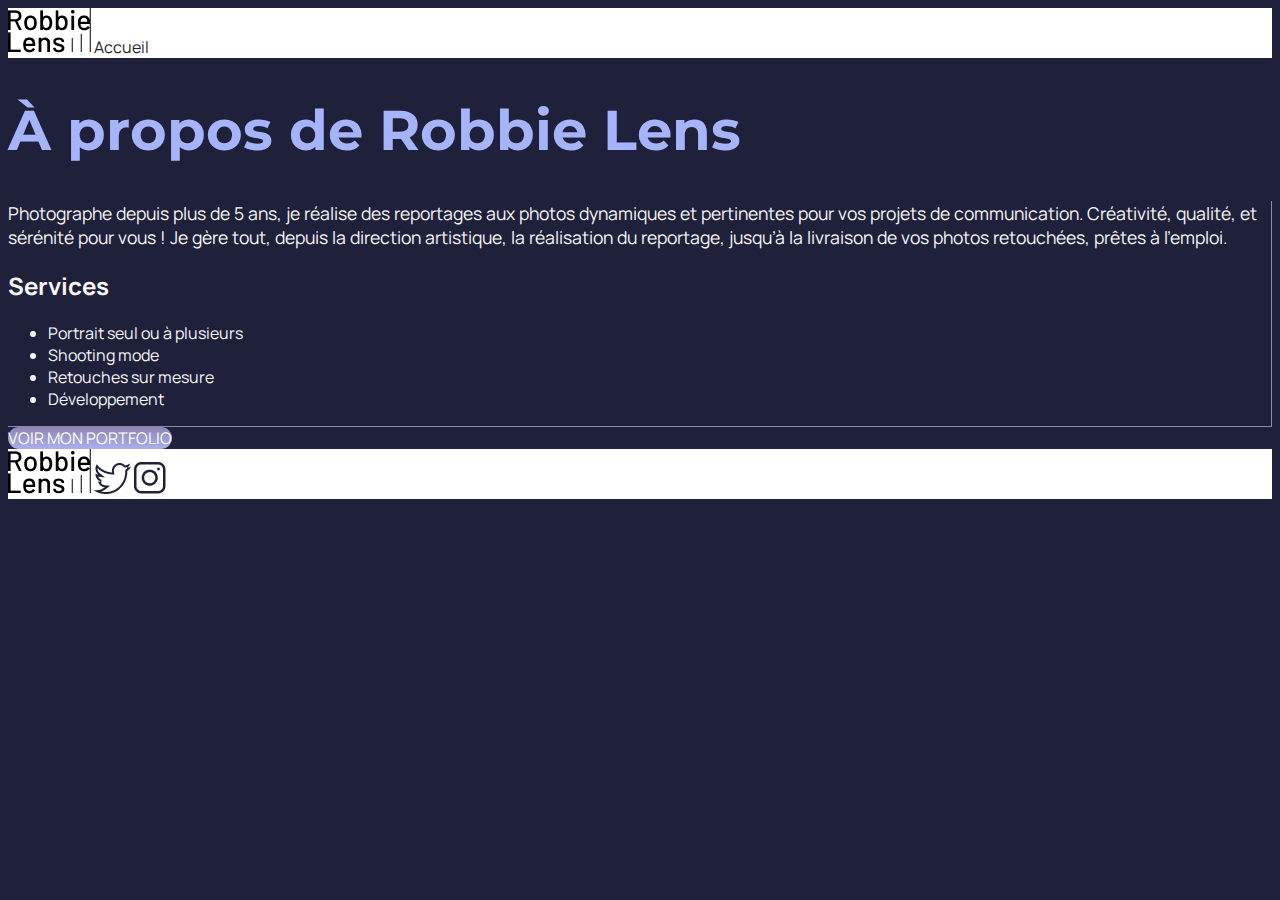
==== a-propos.html @ cd1ee752 "Creating dynamic appearances" ====
<!DOCTYPE html>
<html lang="fr">
  <head>
    <meta charset="utf-8" />
    <title>À propos - Robbie Lens Photographie</title>
    <link href="style.css" rel="stylesheet" />
    <link rel="preconnect" href="https://fonts.googleapis.com" />
    <link rel="preconnect" href="https://fonts.gstatic.com" crossorigin />
    <link
      href="https://fonts.googleapis.com/css2?family=Manrope&family=Montserrat&display=swap"
      rel="stylesheet"
    />
  </head>

  <body>
    <div class="entete">
      <a href="index.html" class="lien-icone">
        <img src="images/logo.png" alt="Logo Robbie Lens" />
      </a>
      <a href=" index.html">Accueil</a>
    </div>
    <h1>À propos de Robbie Lens</h1>
    <div class="carre-contenu">
      <p>
        Photographe depuis plus de 5 ans, je réalise des reportages aux photos
        dynamiques et pertinentes pour vos projets de communication. Créativité,
        qualité, et sérénité pour vous ! Je gère tout, depuis la direction
        artistique, la réalisation du reportage, jusqu’à la livraison de vos
        photos retouchées, prêtes à l’emploi.
      </p>
      <h2>Services</h2>
      <ul>
        <li>Portrait seul ou à plusieurs</li>
        <li>Shooting mode</li>
        <li>Retouches sur mesure</li>
        <li>Développement</li>
      </ul>
    </div>
    <div>
      <a href="" class="cta">VOIR MON PORTFOLIO</a>
    </div>
    <div class="pied-de-page">
      <a href="index.html" class="lien-icone">
        <img src="images/logo.png" alt="Logo Robbie Lens" />
      </a>
      <a href="https://twitter.com/" target="_blank" class="lien-icone">
        <img src="images/twitter.png" alt="Twitter" />
      </a>
      <a href="https://www.instagram.com/" target="_blank" class="lien-icone">
        <img src="images/instagram.png" alt="Instagram" />
      </a>
    </div>
  </body>
</html>
---- style.css ----
body {
  background-color: #1f2039;
  font-family: "Manrope", sans-serif;
  font-size: 1em;
}

h1 {
  color: #a5b4fc;
  font-family: "Montserrat", sans-serif;
  font-size: 3.5em;
}

h2,
li {
  color: #f9f8ff;
}

p {
  color: #f9f8ff;
  font-size: 1.1em;
}

a {
  color: #242424;
  text-decoration: none;
}

a:hover {
  text-decoration: underline;
}

em {
  color: #a5b4fc;
  font-style: normal;
}

.entete,
.pied-de-page {
  background-color: white;
}

.lien-icone:hover {
  opacity: 0.5;
}

.carre-contenu {
  border-bottom: solid 1px #8e86b5;
  border-right: solid 1px #8e86b5;
}

.cta {
  background: linear-gradient(#8e86b5, #acaeed);
  border-radius: 50px;
  color: white;
}

.cta:hover {
  background: linear-gradient(#696484, #8788ba);
  text-decoration: none;
}
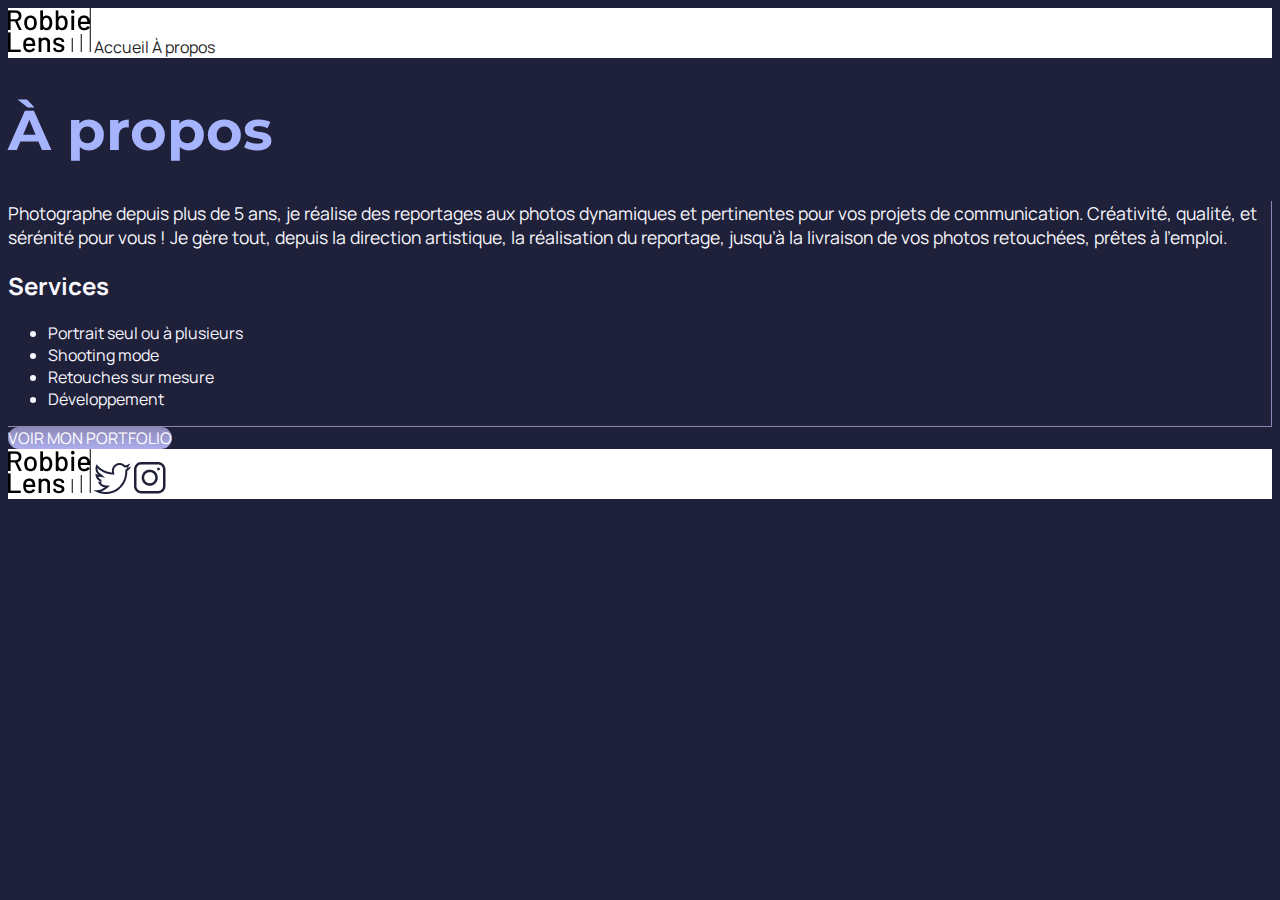
==== commit 54b53c8e: "Structuring the page" ====
--- a/a-propos.html
+++ b/a-propos.html
@@ -13,33 +13,38 @@
   </head>
 
   <body>
-    <div class="entete">
-      <a href="index.html" class="lien-icone">
-        <img src="images/logo.png" alt="Logo Robbie Lens" />
-      </a>
-      <a href=" index.html">Accueil</a>
-    </div>
-    <h1>À propos de Robbie Lens</h1>
-    <div class="carre-contenu">
-      <p>
-        Photographe depuis plus de 5 ans, je réalise des reportages aux photos
-        dynamiques et pertinentes pour vos projets de communication. Créativité,
-        qualité, et sérénité pour vous ! Je gère tout, depuis la direction
-        artistique, la réalisation du reportage, jusqu’à la livraison de vos
-        photos retouchées, prêtes à l’emploi.
-      </p>
-      <h2>Services</h2>
-      <ul>
-        <li>Portrait seul ou à plusieurs</li>
-        <li>Shooting mode</li>
-        <li>Retouches sur mesure</li>
-        <li>Développement</li>
-      </ul>
-    </div>
-    <div>
-      <a href="" class="cta">VOIR MON PORTFOLIO</a>
-    </div>
-    <div class="pied-de-page">
+    <header>
+      <nav>
+        <a href="index.html" class="lien-icone">
+          <img src="images/logo.png" alt="Logo Robbie Lens" />
+        </a>
+        <a href=" index.html">Accueil</a>
+        <a href="a-propos.html">À propos</a>
+      </nav>
+    </header>
+    <main>
+      <h1>À propos</h1>
+      <div class="carre-contenu">
+        <p>
+          Photographe depuis plus de 5 ans, je réalise des reportages aux photos
+          dynamiques et pertinentes pour vos projets de communication.
+          Créativité, qualité, et sérénité pour vous ! Je gère tout, depuis la
+          direction artistique, la réalisation du reportage, jusqu’à la
+          livraison de vos photos retouchées, prêtes à l’emploi.
+        </p>
+        <h2>Services</h2>
+        <ul>
+          <li>Portrait seul ou à plusieurs</li>
+          <li>Shooting mode</li>
+          <li>Retouches sur mesure</li>
+          <li>Développement</li>
+        </ul>
+      </div>
+      <div>
+        <a href="" class="cta">VOIR MON PORTFOLIO</a>
+      </div>
+    </main>
+    <footer>
       <a href="index.html" class="lien-icone">
         <img src="images/logo.png" alt="Logo Robbie Lens" />
       </a>
@@ -49,6 +54,6 @@
       <a href="https://www.instagram.com/" target="_blank" class="lien-icone">
         <img src="images/instagram.png" alt="Instagram" />
       </a>
-    </div>
+    </footer>
   </body>
 </html>
--- a/style.css
+++ b/style.css
@@ -34,8 +34,8 @@
   font-style: normal;
 }
 
-.entete,
-.pied-de-page {
+header,
+footer {
   background-color: white;
 }
 
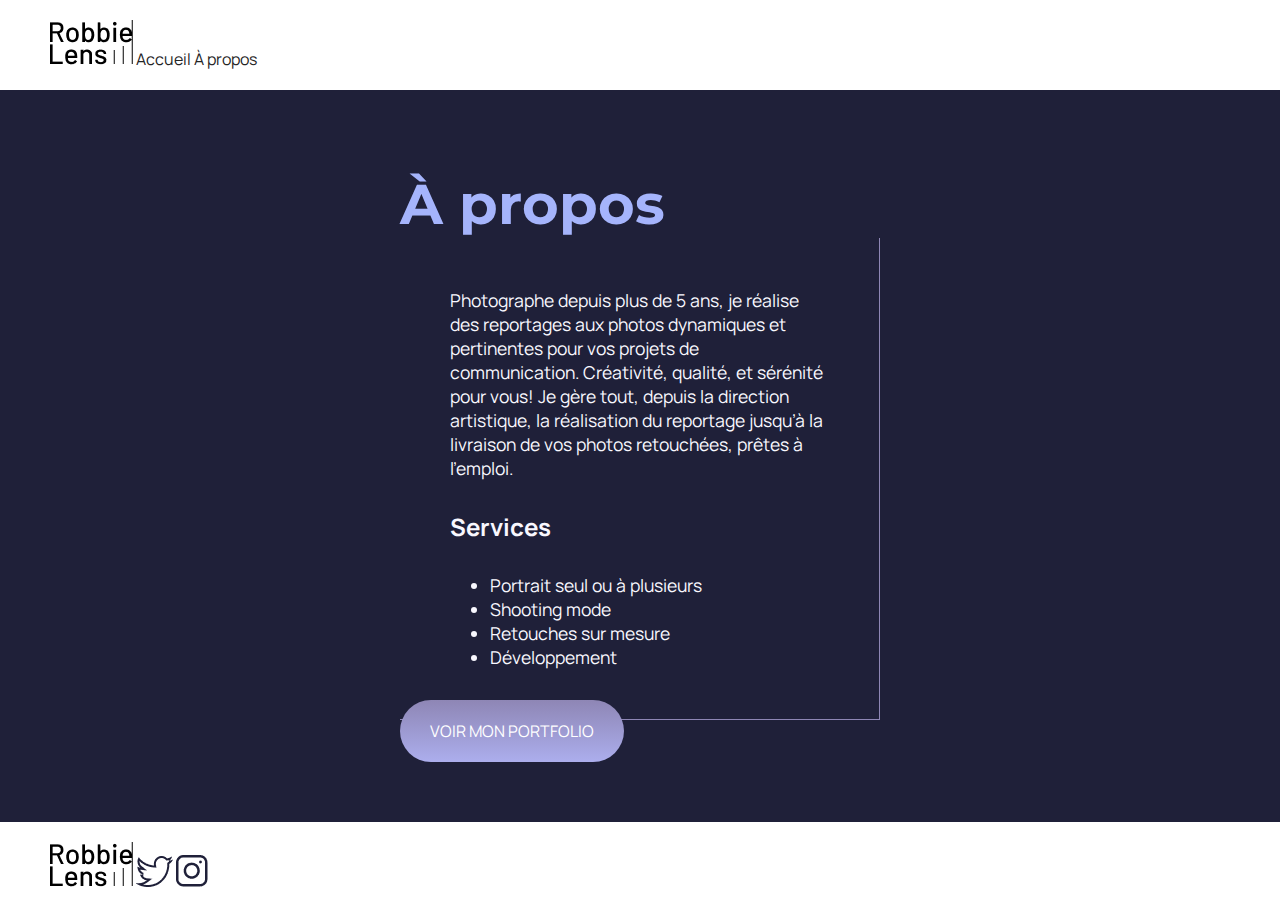
==== commit 3227ce22: "Adding padding" ====
--- a/a-propos.html
+++ b/a-propos.html
@@ -18,41 +18,43 @@
         <a href="index.html" class="lien-icone">
           <img src="images/logo.png" alt="Logo Robbie Lens" />
         </a>
-        <a href=" index.html">Accueil</a>
+        <a href="index.html">Accueil</a>
         <a href="a-propos.html">À propos</a>
       </nav>
     </header>
-    <main>
-      <h1>À propos</h1>
-      <div class="carre-contenu">
-        <p>
-          Photographe depuis plus de 5 ans, je réalise des reportages aux photos
-          dynamiques et pertinentes pour vos projets de communication.
-          Créativité, qualité, et sérénité pour vous ! Je gère tout, depuis la
-          direction artistique, la réalisation du reportage, jusqu’à la
-          livraison de vos photos retouchées, prêtes à l’emploi.
-        </p>
-        <h2>Services</h2>
-        <ul>
-          <li>Portrait seul ou à plusieurs</li>
-          <li>Shooting mode</li>
-          <li>Retouches sur mesure</li>
-          <li>Développement</li>
-        </ul>
-      </div>
-      <div>
-        <a href="" class="cta">VOIR MON PORTFOLIO</a>
-      </div>
+    <main class="a-propos-main">
+      <section>
+        <h1>À propos</h1>
+        <div class="carre-contenu">
+          <p>
+            Photographe depuis plus de 5 ans, je réalise des reportages aux
+            photos dynamiques et pertinentes pour vos projets de communication.
+            Créativité, qualité, et sérénité pour vous! Je gère tout, depuis la
+            direction artistique, la réalisation du reportage jusqu’à la
+            livraison de vos photos retouchées, prêtes à l’emploi.
+          </p>
+          <h2>Services</h2>
+          <ul>
+            <li>Portrait seul ou à plusieurs</li>
+            <li>Shooting mode</li>
+            <li>Retouches sur mesure</li>
+            <li>Développement</li>
+          </ul>
+        </div>
+        <div>
+          <a href="" class="cta">VOIR MON PORTFOLIO</a>
+        </div>
+      </section>
     </main>
     <footer>
       <a href="index.html" class="lien-icone">
         <img src="images/logo.png" alt="Logo Robbie Lens" />
       </a>
-      <a href="https://twitter.com/" target="_blank" class="lien-icone">
-        <img src="images/twitter.png" alt="Twitter" />
+      <a target="_blank" href="https://twitter.com/" class="lien-icone">
+        <img src="images/twitter.png" alt="Logo Twitter" />
       </a>
-      <a href="https://www.instagram.com/" target="_blank" class="lien-icone">
-        <img src="images/instagram.png" alt="Instagram" />
+      <a target="_blank" href="https://www.instagram.com/" class="lien-icone">
+        <img src="images/instagram.png" alt="Logo Instagram" />
       </a>
     </footer>
   </body>
--- a/style.css
+++ b/style.css
@@ -1,23 +1,11 @@
+* {
+  margin: 0;
+}
+
 body {
-  background-color: #1f2039;
   font-family: "Manrope", sans-serif;
   font-size: 1em;
-}
-
-h1 {
-  color: #a5b4fc;
-  font-family: "Montserrat", sans-serif;
-  font-size: 3.5em;
-}
-
-h2,
-li {
-  color: #f9f8ff;
-}
-
-p {
-  color: #f9f8ff;
-  font-size: 1.1em;
+  background-color: #1f2039;
 }
 
 a {
@@ -25,18 +13,47 @@
   text-decoration: none;
 }
 
-a:hover {
-  text-decoration: underline;
-}
-
 em {
   color: #a5b4fc;
   font-style: normal;
 }
 
+h1 {
+  font-size: 3.5em;
+  color: #a5b4fc;
+  font-family: "Montserrat", sans-serif;
+}
+
+h2 {
+  color: #f9f8ff;
+}
+
+p,
+li {
+  font-size: 1.1em;
+  color: #f9f8ff;
+}
+
 header,
 footer {
   background-color: white;
+  padding: 20px 50px;
+}
+
+.cta {
+  background: linear-gradient(#8e86b5, #acaeed);
+  color: white;
+  border-radius: 50px;
+  padding: 20px 30px;
+}
+
+a:hover {
+  text-decoration: underline;
+}
+
+.cta:hover {
+  background: linear-gradient(#696484, #8788ba);
+  text-decoration: none;
 }
 
 .lien-icone:hover {
@@ -44,17 +61,24 @@
 }
 
 .carre-contenu {
-  border-bottom: solid 1px #8e86b5;
-  border-right: solid 1px #8e86b5;
+  border-right: 1px solid #8e86b5;
+  border-bottom: 1px solid #8e86b5;
+  padding: 50px;
 }
 
-.cta {
-  background: linear-gradient(#8e86b5, #acaeed);
-  border-radius: 50px;
-  color: white;
+.carre-contenu h2 {
+  margin-top: 30px;
 }
 
-.cta:hover {
-  background: linear-gradient(#696484, #8788ba);
-  text-decoration: none;
+.carre-contenu ul {
+  margin-top: 30px;
 }
+
+section {
+  padding: 80px;
+}
+
+.a-propos-main {
+  width: 50%;
+  margin: auto;
+}
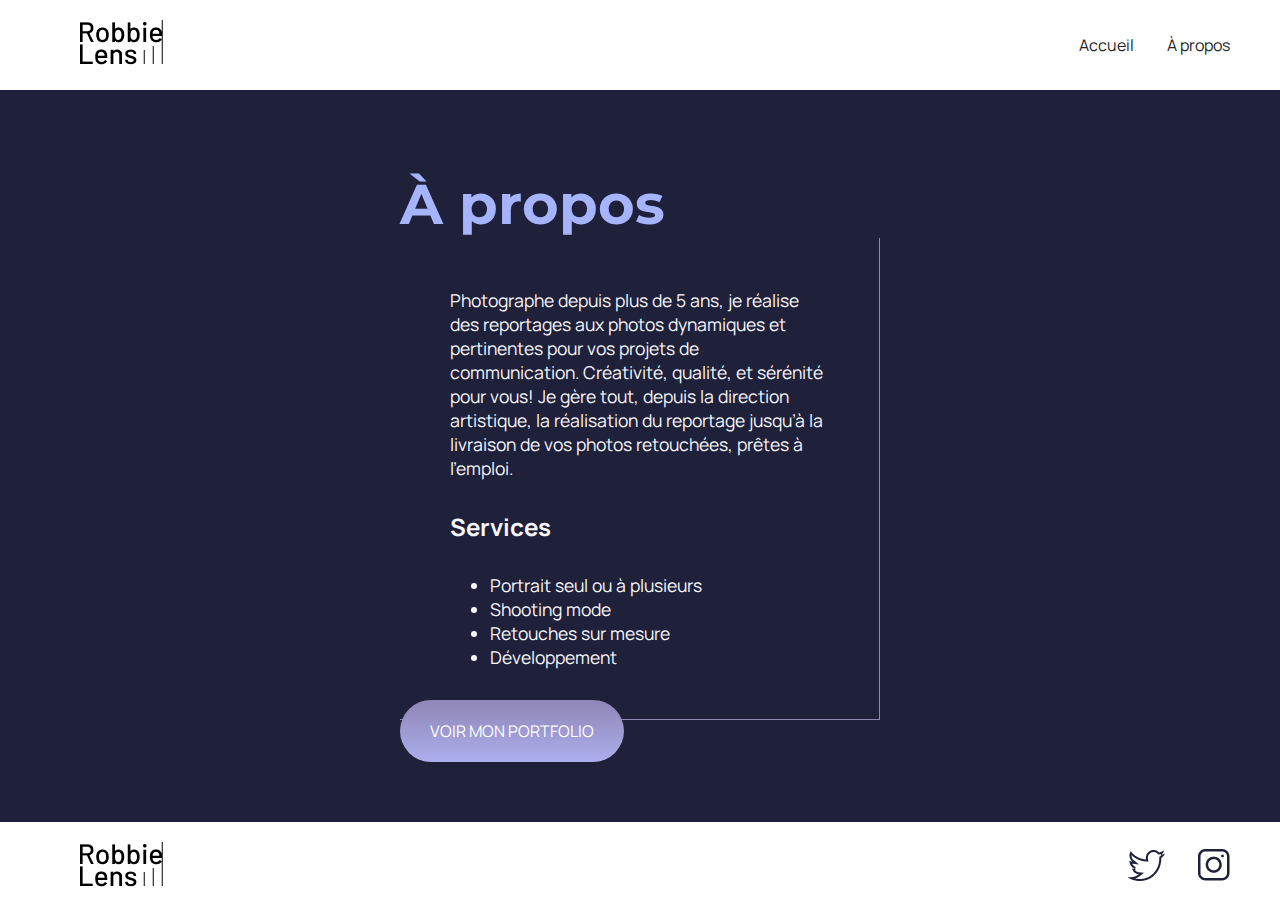
==== commit fa6e1f2c: "Adding flexbox" ====
--- a/a-propos.html
+++ b/a-propos.html
@@ -18,8 +18,11 @@
         <a href="index.html" class="lien-icone">
           <img src="images/logo.png" alt="Logo Robbie Lens" />
         </a>
-        <a href="index.html">Accueil</a>
-        <a href="a-propos.html">À propos</a>
+
+        <div>
+          <a href="index.html">Accueil</a>
+          <a href="a-propos.html">À propos</a>
+        </div>
       </nav>
     </header>
     <main class="a-propos-main">
@@ -50,12 +53,14 @@
       <a href="index.html" class="lien-icone">
         <img src="images/logo.png" alt="Logo Robbie Lens" />
       </a>
-      <a target="_blank" href="https://twitter.com/" class="lien-icone">
-        <img src="images/twitter.png" alt="Logo Twitter" />
-      </a>
-      <a target="_blank" href="https://www.instagram.com/" class="lien-icone">
-        <img src="images/instagram.png" alt="Logo Instagram" />
-      </a>
+      <div>
+        <a target="_blank" href="https://twitter.com/" class="lien-icone">
+          <img src="images/twitter.png" alt="Logo Twitter" />
+        </a>
+        <a target="_blank" href="https://www.instagram.com/" class="lien-icone">
+          <img src="images/instagram.png" alt="Logo Instagram" />
+        </a>
+      </div>
     </footer>
   </body>
 </html>
--- a/style.css
+++ b/style.css
@@ -56,6 +56,10 @@
   text-decoration: none;
 }
 
+.lien-icone {
+  margin-left: 30px;
+}
+
 .lien-icone:hover {
   opacity: 0.5;
 }
@@ -82,3 +86,42 @@
   width: 50%;
   margin: auto;
 }
+
+footer,
+nav {
+  display: flex;
+  flex-direction: row;
+  align-items: center;
+  justify-content: space-between;
+}
+
+nav a {
+  margin-left: 30px;
+}
+
+.accueil-photos {
+  background-color: white;
+  padding: 80px;
+}
+
+.accueil-photos h2 {
+  color: #242424;
+  text-align: center;
+  margin-bottom: 80px;
+}
+
+.accueil-photos div {
+  display: flex;
+  flex-direction: row;
+  gap: 15px;
+  justify-content: center;
+  margin-bottom: 15px;
+}
+
+.accueil-introduction {
+  display: flex;
+  flex-direction: row;
+  width: 50%;
+  align-items: center;
+  margin: auto;
+}
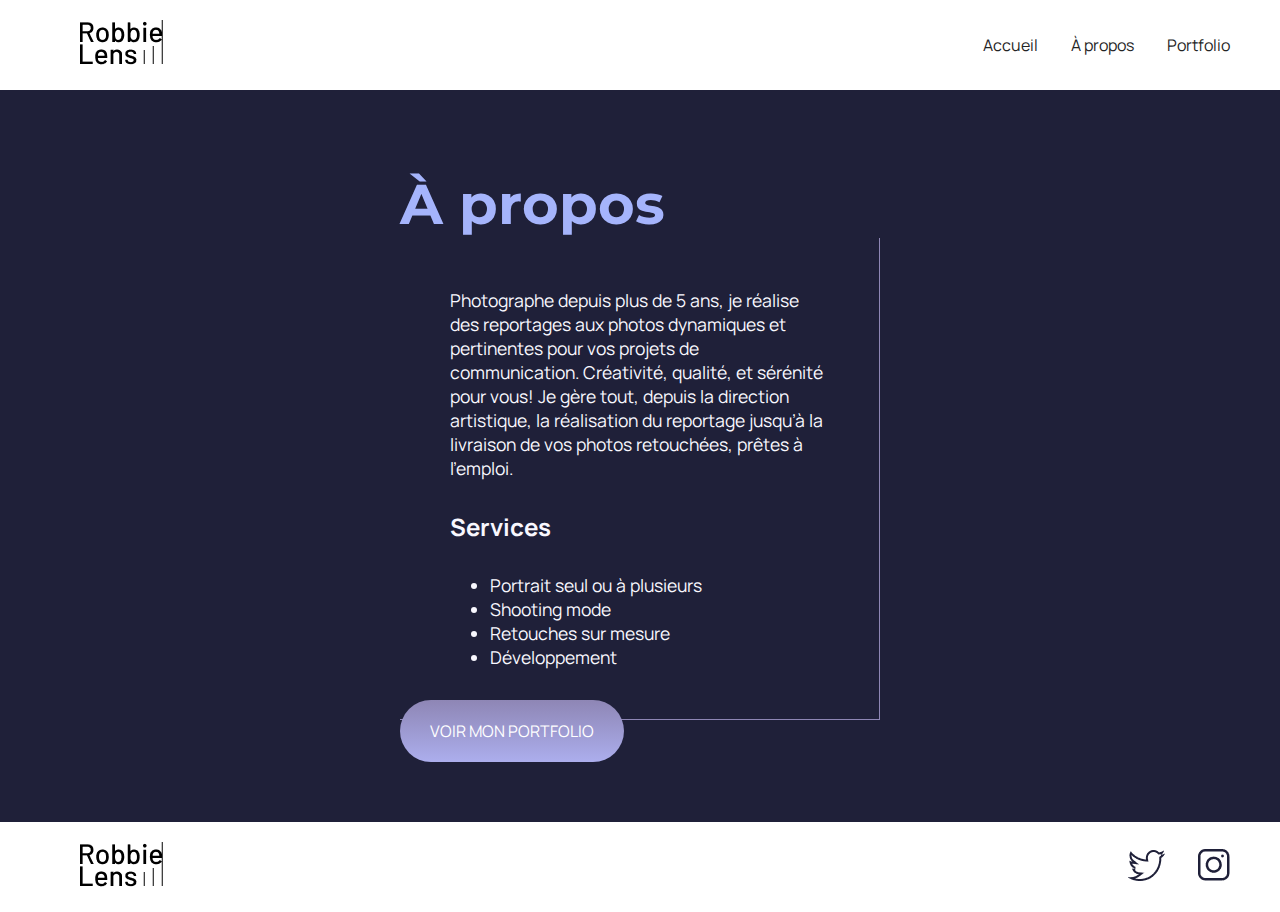
==== commit 1f7d242d: "Creating portfolio with grids" ====
--- a/a-propos.html
+++ b/a-propos.html
@@ -18,10 +18,10 @@
         <a href="index.html" class="lien-icone">
           <img src="images/logo.png" alt="Logo Robbie Lens" />
         </a>
-
         <div>
           <a href="index.html">Accueil</a>
           <a href="a-propos.html">À propos</a>
+          <a href="portfolio.html">Portfolio</a>
         </div>
       </nav>
     </header>
--- a/style.css
+++ b/style.css
@@ -125,3 +125,33 @@
   align-items: center;
   margin: auto;
 }
+
+.portfolio-section-photos {
+  background-color: white;
+}
+
+.portfolio-section-photos h2 {
+  color: #242424;
+  margin-bottom: 80px;
+}
+
+.grid-paysages {
+  display: grid;
+  grid-template-columns: 1fr 1fr 1fr;
+  grid-template-rows: 300px 300px 300px;
+  gap: 15px;
+}
+
+.grid-portraits {
+  display: grid;
+  grid-template-columns: 1fr 1fr 1fr;
+  grid-template-rows: 300px 300px;
+  gap: 15px;
+}
+
+.grid-paysages img,
+.grid-portraits img {
+  width: 100%;
+  height: 100%;
+  object-fit: cover;
+}
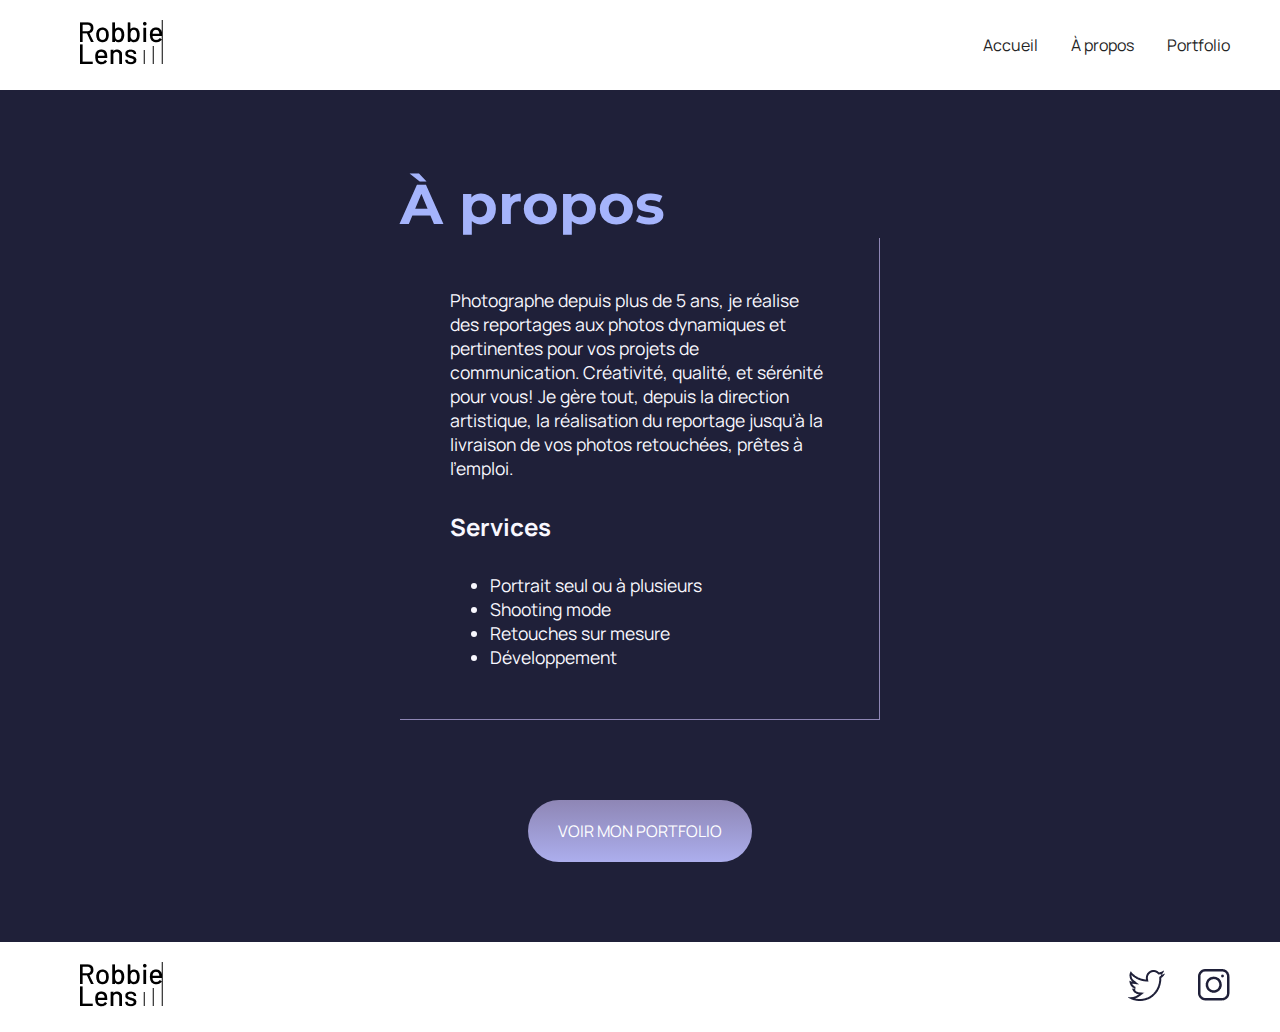
==== commit c65a8673: "Adding overlay on images" ====
--- a/a-propos.html
+++ b/a-propos.html
@@ -45,7 +45,7 @@
           </ul>
         </div>
         <div>
-          <a href="" class="cta">VOIR MON PORTFOLIO</a>
+          <a href="portfolio.html" class="cta">VOIR MON PORTFOLIO</a>
         </div>
       </section>
     </main>
--- a/style.css
+++ b/style.css
@@ -41,6 +41,7 @@
 }
 
 .cta {
+  display: inline-block;
   background: linear-gradient(#8e86b5, #acaeed);
   color: white;
   border-radius: 50px;
@@ -68,6 +69,7 @@
   border-right: 1px solid #8e86b5;
   border-bottom: 1px solid #8e86b5;
   padding: 50px;
+  margin-bottom: 80px;
 }
 
 .carre-contenu h2 {
@@ -76,6 +78,10 @@
 
 .carre-contenu ul {
   margin-top: 30px;
+}
+
+.carre-contenu + div {
+  text-align: center;
 }
 
 section {
@@ -121,9 +127,21 @@
 .accueil-introduction {
   display: flex;
   flex-direction: row;
-  width: 50%;
-  align-items: center;
+  width: 60%;
+  align-items: flex-start;
   margin: auto;
+}
+
+.accueil-introduction h1 {
+  margin-bottom: 15px;
+}
+
+.accueil-introduction p {
+  margin-bottom: 30px;
+}
+
+.accueil-introduction div {
+  padding-right: 80px;
 }
 
 .portfolio-section-photos {
@@ -155,3 +173,26 @@
   height: 100%;
   object-fit: cover;
 }
+
+.lien-conteneur-photo {
+  position: relative;
+}
+
+.photo-hover {
+  position: absolute;
+  top: 0;
+  left: 0;
+  right: 0;
+  bottom: 0;
+  display: flex;
+  align-items: center;
+  justify-content: center;
+  font-size: 1.5em;
+  color: white;
+  background-color: rgba(0, 0, 0, 0.7);
+  display: none;
+}
+
+.lien-conteneur-photo:hover .photo-hover {
+  display: flex;
+}
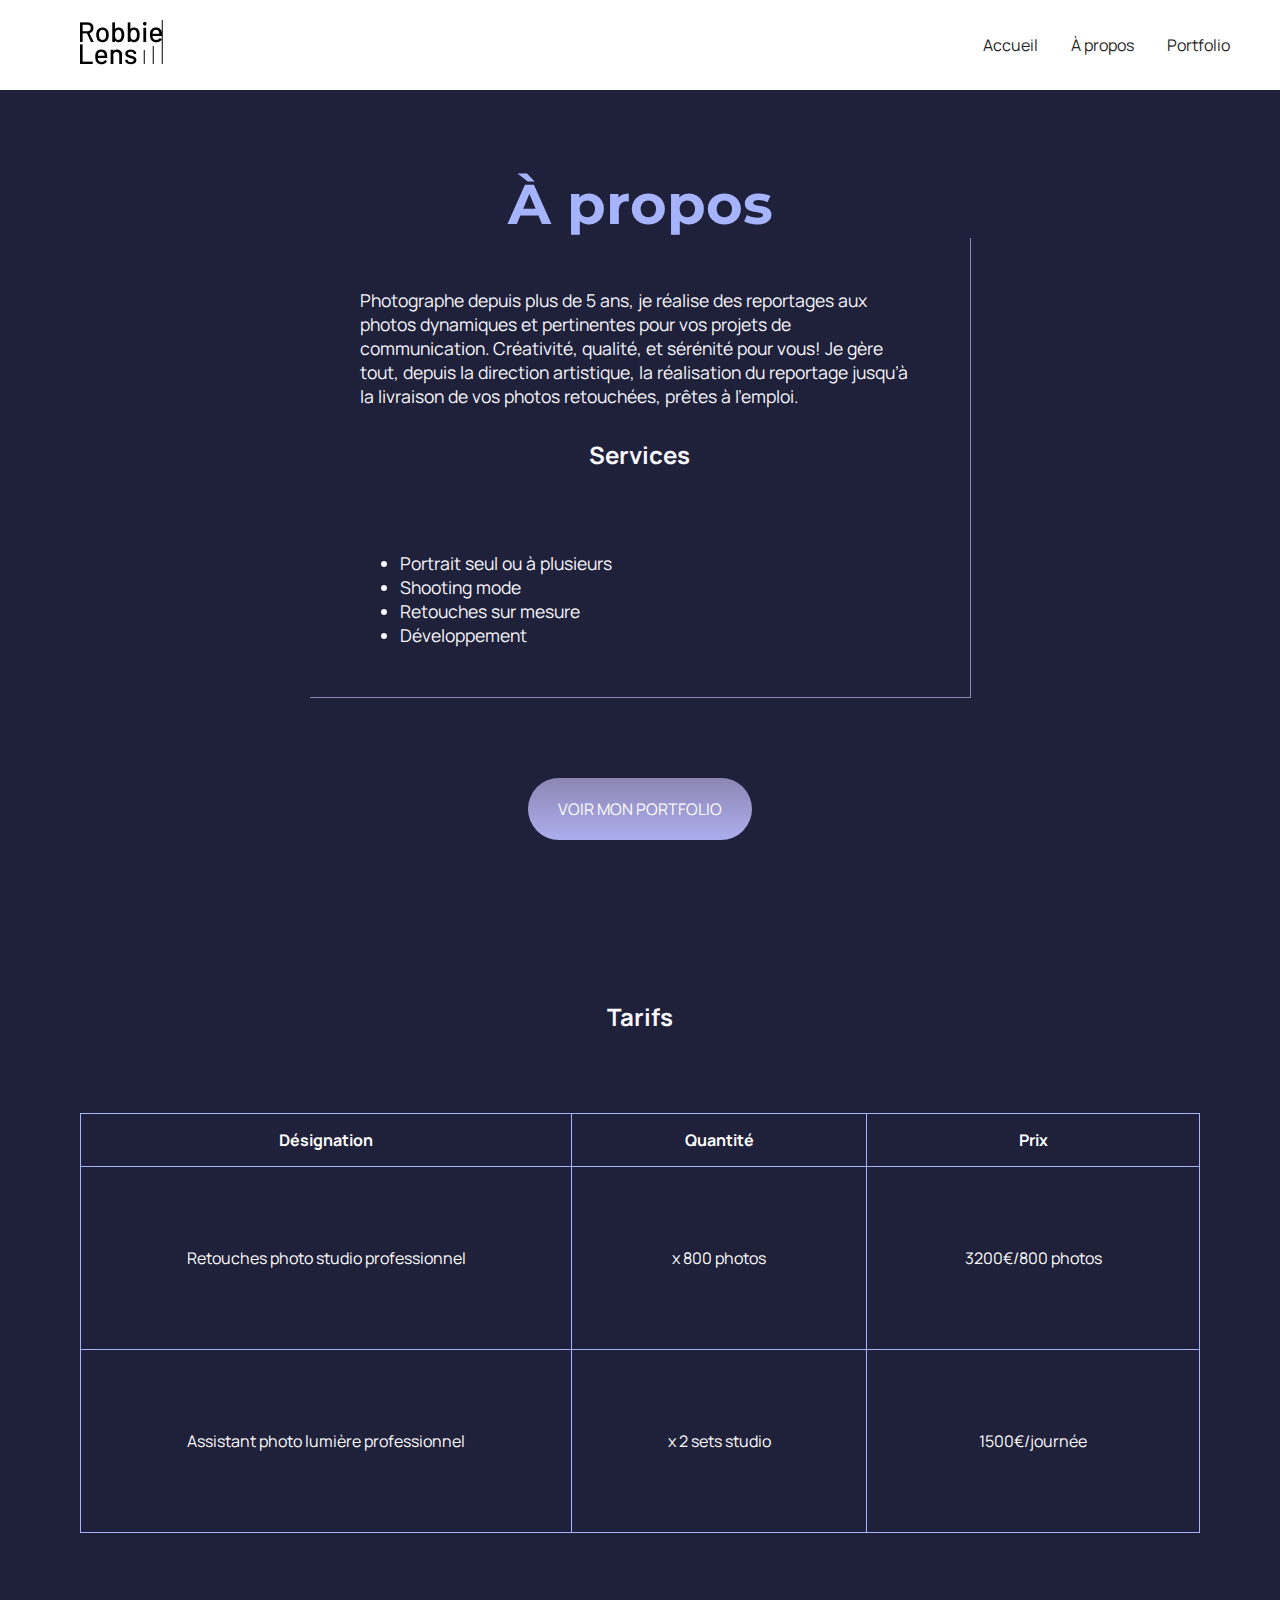
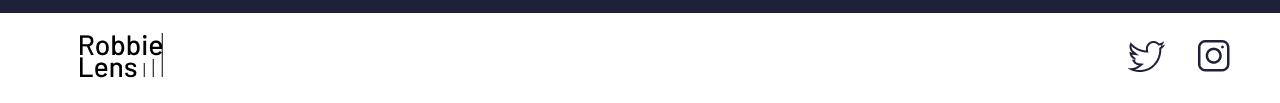
==== commit e05081ff: "Adding the price table" ====
--- a/a-propos.html
+++ b/a-propos.html
@@ -3,7 +3,8 @@
   <head>
     <meta charset="utf-8" />
     <title>À propos - Robbie Lens Photographie</title>
-    <link href="style.css" rel="stylesheet" />
+    <link href="style/style.css" rel="stylesheet" />
+    <link href="style/a-propos.css" rel="stylesheet" />
     <link rel="preconnect" href="https://fonts.googleapis.com" />
     <link rel="preconnect" href="https://fonts.gstatic.com" crossorigin />
     <link
@@ -48,6 +49,30 @@
           <a href="portfolio.html" class="cta">VOIR MON PORTFOLIO</a>
         </div>
       </section>
+      <section>
+        <h2>Tarifs</h2>
+        <table>
+          <thead>
+            <tr>
+              <th>Désignation</th>
+              <th>Quantité</th>
+              <th>Prix</th>
+            </tr>
+          </thead>
+          <tbody>
+            <tr>
+              <td>Retouches photo studio professionnel</td>
+              <td>x 800 photos</td>
+              <td>3200€/800 photos</td>
+            </tr>
+            <tr>
+              <td>Assistant photo lumière professionnel</td>
+              <td>x 2 sets studio</td>
+              <td>1500€/journée</td>
+            </tr>
+          </tbody>
+        </table>
+      </section>
     </main>
     <footer>
       <a href="index.html" class="lien-icone">
--- a/style/style.css
+++ b/style/style.css
@@ -0,0 +1,82 @@
+* {
+  margin: 0;
+}
+
+body {
+  font-family: "Manrope", sans-serif;
+  font-size: 1em;
+  background-color: #1f2039;
+}
+
+a {
+  color: #242424;
+  text-decoration: none;
+}
+
+em {
+  color: #a5b4fc;
+  font-style: normal;
+}
+
+h1 {
+  font-size: 3.5em;
+  color: #a5b4fc;
+  font-family: "Montserrat", sans-serif;
+}
+
+h2 {
+  color: #f9f8ff;
+}
+
+p,
+li {
+  font-size: 1.1em;
+  color: #f9f8ff;
+}
+
+header,
+footer {
+  background-color: white;
+  padding: 20px 50px;
+}
+
+.cta {
+  display: inline-block;
+  background: linear-gradient(#8e86b5, #acaeed);
+  color: white;
+  border-radius: 50px;
+  padding: 20px 30px;
+}
+
+a:hover {
+  text-decoration: underline;
+}
+
+.cta:hover {
+  background: linear-gradient(#696484, #8788ba);
+  text-decoration: none;
+}
+
+.lien-icone {
+  margin-left: 30px;
+}
+
+.lien-icone:hover {
+  opacity: 0.5;
+}
+
+section {
+  padding: 80px;
+}
+
+footer,
+nav {
+  display: flex;
+  flex-direction: row;
+  align-items: center;
+  justify-content: space-between;
+}
+
+nav a {
+  margin-left: 30px;
+}
--- a/style/a-propos.css
+++ b/style/a-propos.css
@@ -0,0 +1,50 @@
+.carre-contenu {
+  border-right: 1px solid #8e86b5;
+  border-bottom: 1px solid #8e86b5;
+  padding: 50px;
+  width: 50%;
+  margin: auto;
+  margin-bottom: 80px;
+}
+
+.carre-contenu h2 {
+  margin-top: 30px;
+}
+
+.carre-contenu ul {
+  margin-top: 30px;
+}
+
+.carre-contenu + div {
+  text-align: center;
+}
+
+.a-propos-main {
+  margin: auto;
+}
+
+table {
+  color: white;
+  text-align: center;
+  width: 100%;
+  border-collapse: collapse;
+}
+
+td,
+th {
+  padding: 15px;
+  border: 1px solid #a5b4fc;
+}
+
+td {
+  padding: 80px;
+}
+
+h2 {
+  margin-bottom: 80px;
+}
+
+h1,
+h2 {
+  text-align: center;
+}
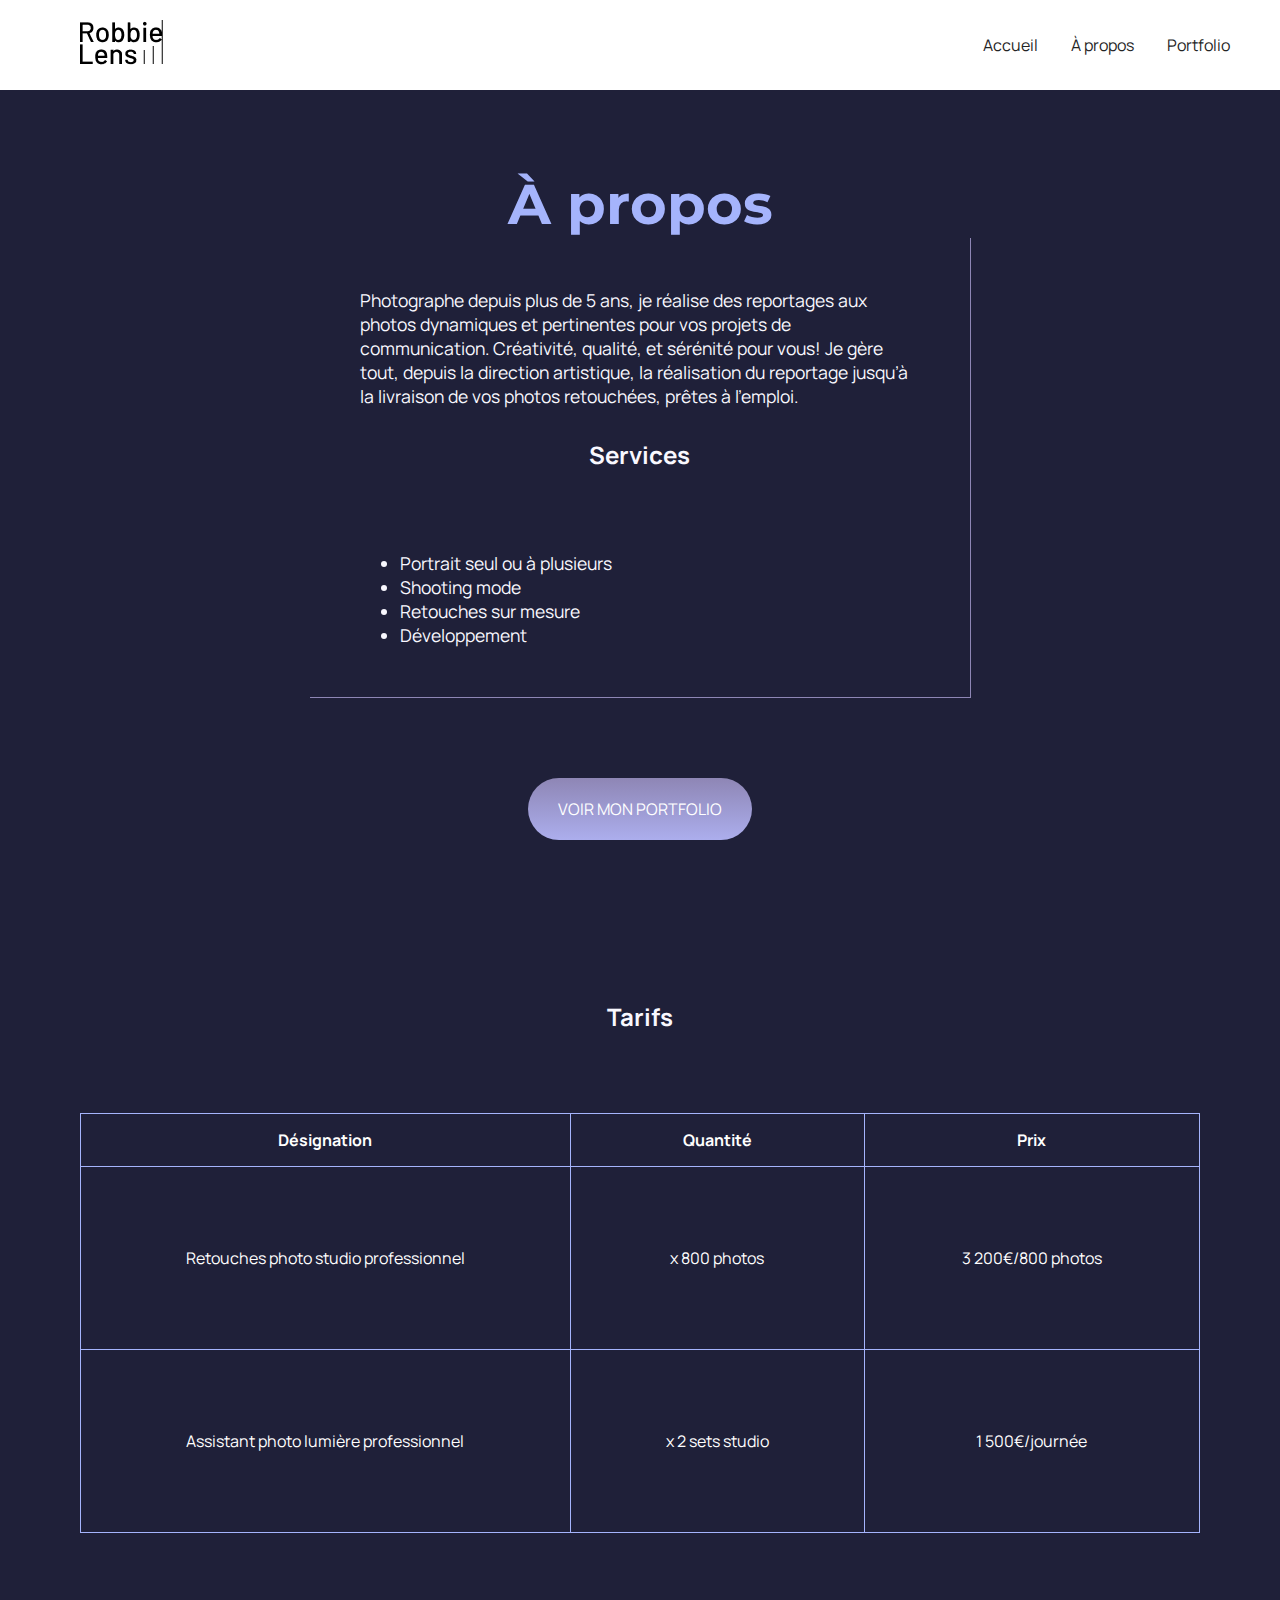
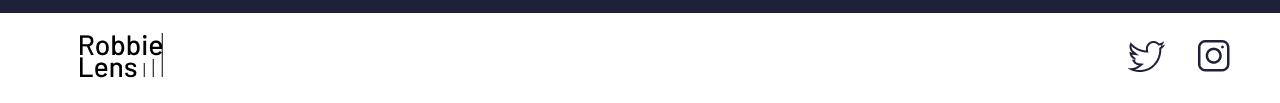
==== commit 9afe4140: "Adding responsive with media queries" ====
--- a/a-propos.html
+++ b/a-propos.html
@@ -1,5 +1,5 @@
 <!DOCTYPE html>
-<html lang="fr">
+<html>
   <head>
     <meta charset="utf-8" />
     <title>À propos - Robbie Lens Photographie</title>
@@ -49,7 +49,7 @@
           <a href="portfolio.html" class="cta">VOIR MON PORTFOLIO</a>
         </div>
       </section>
-      <section>
+      <section class="section-tarifs">
         <h2>Tarifs</h2>
         <table>
           <thead>
@@ -63,12 +63,12 @@
             <tr>
               <td>Retouches photo studio professionnel</td>
               <td>x 800 photos</td>
-              <td>3200€/800 photos</td>
+              <td>3 200€/800 photos</td>
             </tr>
             <tr>
               <td>Assistant photo lumière professionnel</td>
               <td>x 2 sets studio</td>
-              <td>1500€/journée</td>
+              <td>1 500€/journée</td>
             </tr>
           </tbody>
         </table>
--- a/style/style.css
+++ b/style/style.css
@@ -80,3 +80,33 @@
 nav a {
   margin-left: 30px;
 }
+
+@media screen and (max-width: 996px) {
+  header nav {
+    flex-direction: column;
+    align-items: center;
+    justify-content: center;
+  }
+
+  header nav img {
+    margin-bottom: 20px;
+  }
+
+  header,
+  footer {
+    padding: 20px;
+  }
+
+  h1 {
+    font-size: 2em;
+  }
+
+  section {
+    padding: 50px 20px 50px 20px;
+  }
+
+  nav a {
+    margin-left: 10px;
+    margin-right: 10px;
+  }
+}
--- a/style/a-propos.css
+++ b/style/a-propos.css
@@ -48,3 +48,9 @@
 h2 {
   text-align: center;
 }
+
+@media screen and (max-width: 996px) {
+  .section-tarifs {
+    display: none;
+  }
+}
